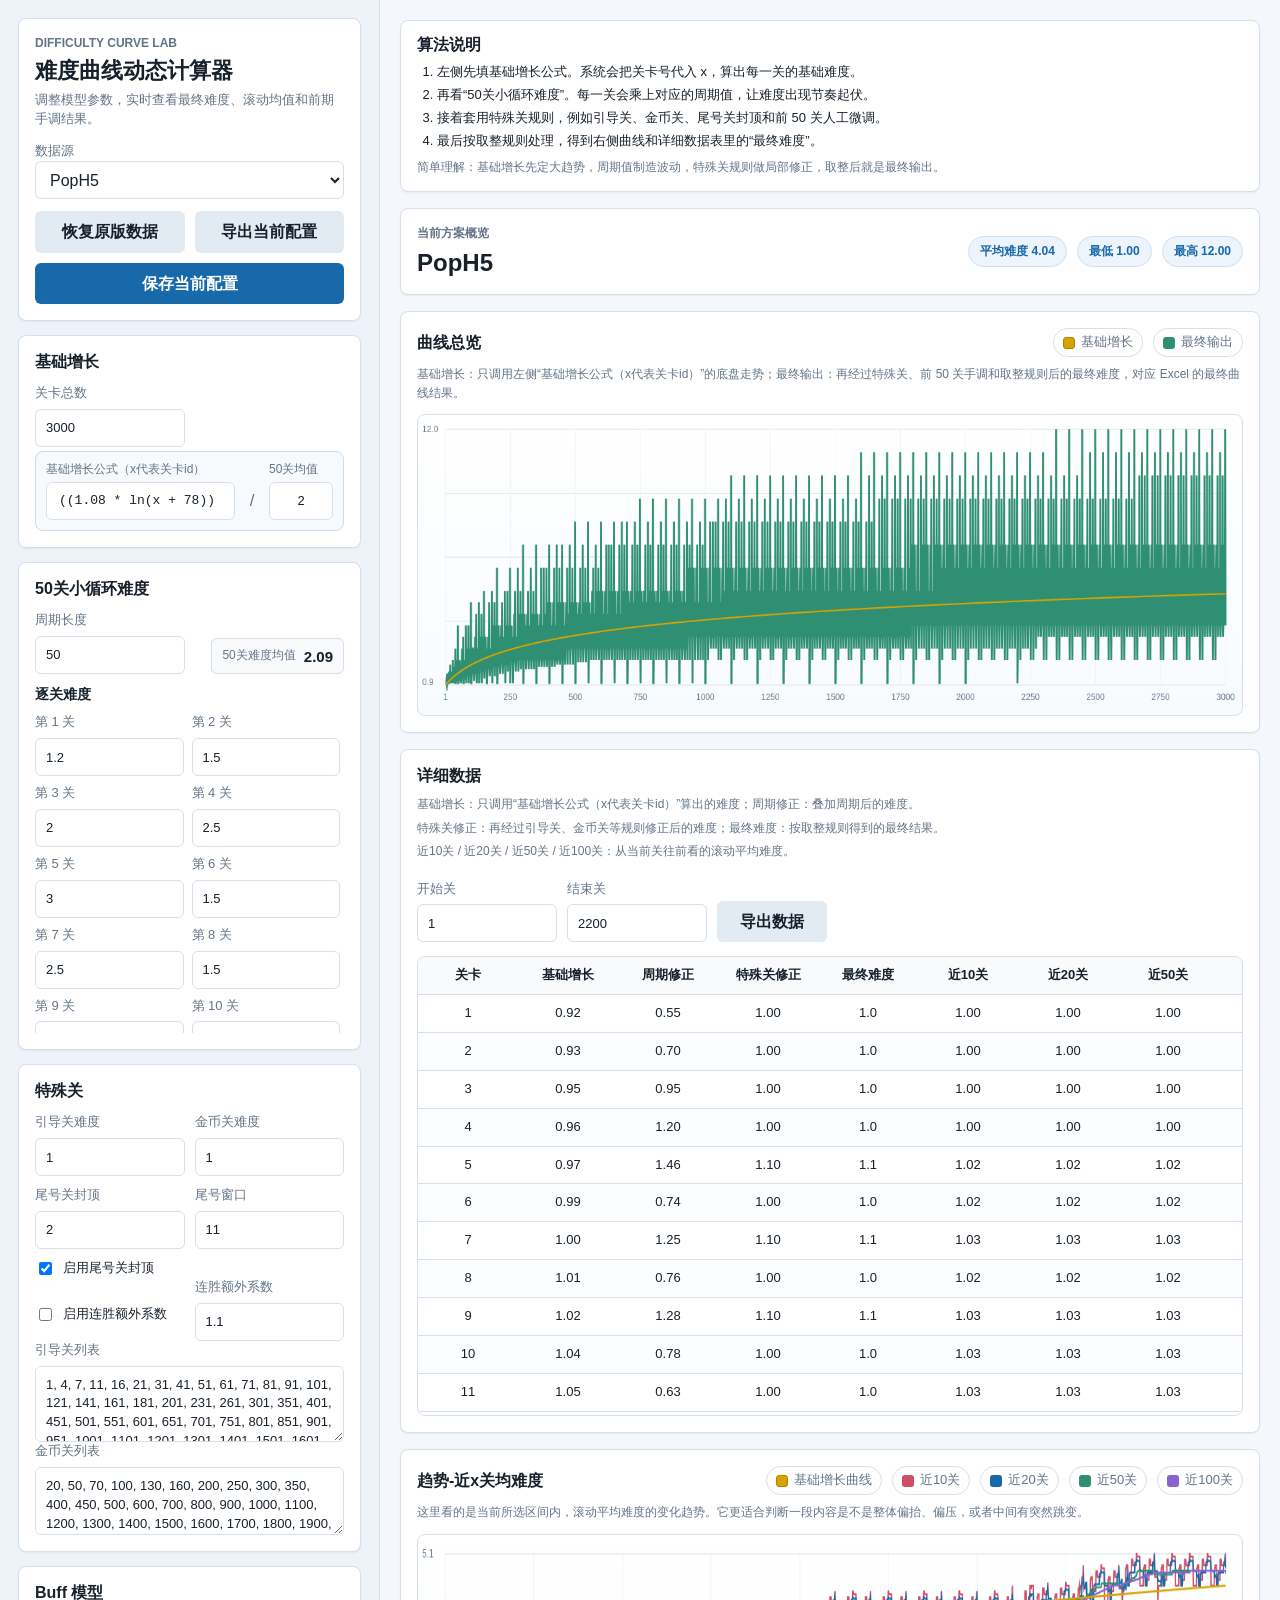
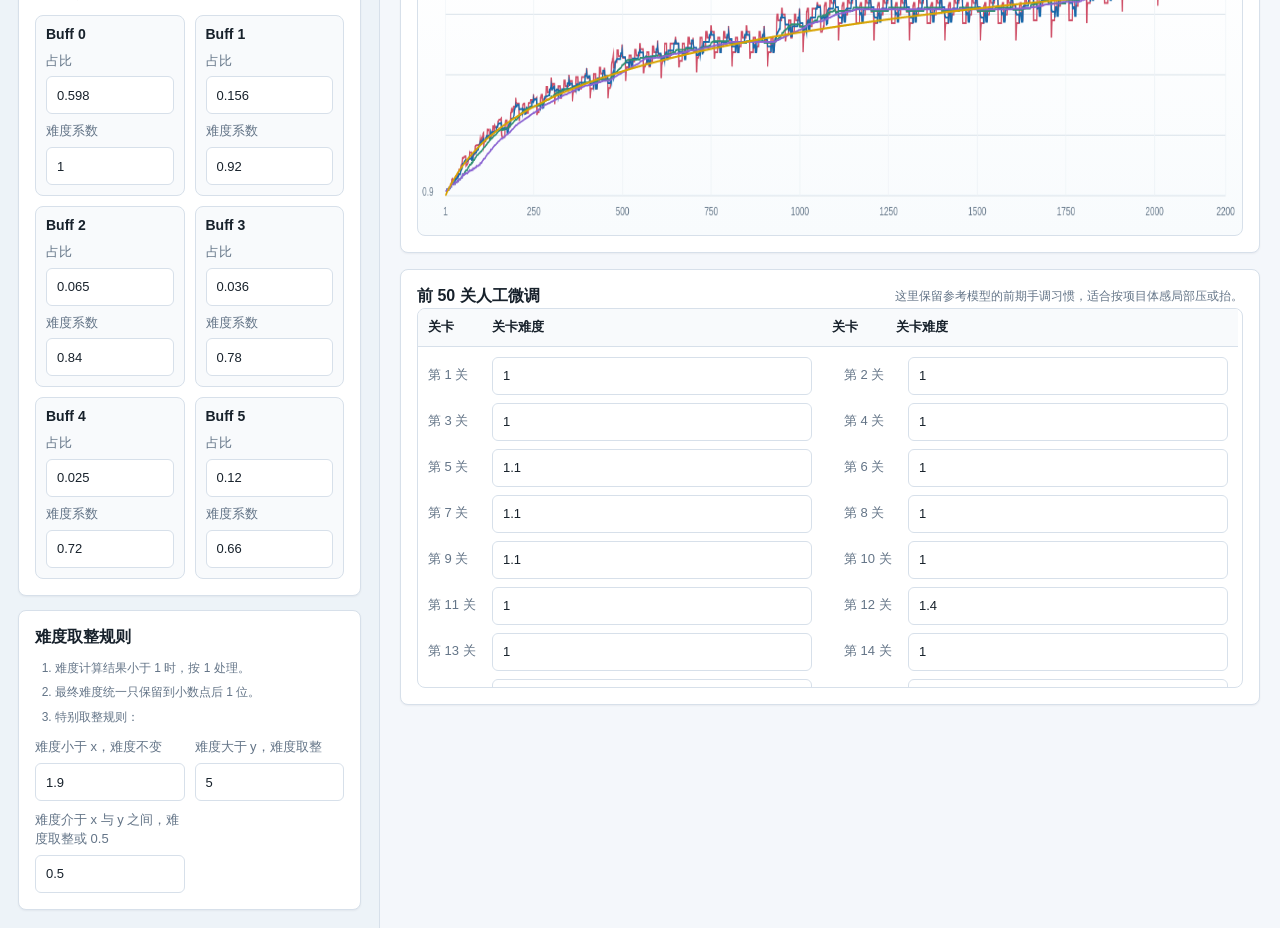
==== product/app/index.html @ e714160c "Format rounding rule notes" ====
<!doctype html>
<html lang="zh-CN">
<head>
  <meta charset="utf-8" />
  <meta name="viewport" content="width=device-width, initial-scale=1" />
  <title>难度曲线动态计算器</title>
  <link rel="stylesheet" href="./styles.css?v=20260626-12" />
</head>
<body>
  <div class="app-shell">
    <aside class="sidebar">
      <div id="protocolWarning" class="panel warning" hidden>
        <strong>当前是直接打开本地文件。</strong>
        <p>请改用本地服务地址打开，例如 <code>http://127.0.0.1:8765/product/app/index.html</code>，否则图表和动态结果可能不会加载。</p>
      </div>

      <div class="panel sticky">
        <p class="eyebrow">Difficulty Curve Lab</p>
        <h1>难度曲线动态计算器</h1>
        <p class="sidebar-subtitle">调整模型参数，实时查看最终难度、滚动均值和前期手调结果。</p>
        <div class="field-group compact">
          <label for="dataSource">数据源</label>
          <select id="dataSource">
            <option value="default">SH01</option>
            <option value="reference">PopH5</option>
          </select>
        </div>

        <div class="toolbar">
          <button id="resetBtn" class="secondary">恢复原版数据</button>
          <button id="exportBtn" class="secondary">导出当前配置</button>
          <button id="saveBtn" type="button">保存当前配置</button>
        </div>
      </div>

      <section class="panel">
        <h2>基础增长</h2>
        <div class="grid two">
          <label>关卡总数<input id="levelCount" type="number" min="50" max="5000" step="10" /></label>
        </div>
        <div class="formula-split">
          <label class="formula-part formula-numerator">
            <span>基础增长公式（x代表关卡id）</span>
            <input id="growthFormulaNumerator" type="text" spellcheck="false" autocomplete="off" placeholder="例如 ((1.08 * ln(x + 78)) - 3.8)" />
          </label>
          <div class="formula-divider" aria-hidden="true">/</div>
          <label class="formula-part formula-denominator">
            <span>50关均值</span>
            <input id="growthFormulaDenominator" type="text" inputmode="decimal" autocomplete="off" spellcheck="false" maxlength="3" />
          </label>
        </div>
      </section>

      <section class="panel">
        <h2>50关小循环难度</h2>
        <div class="grid two cycle-summary">
          <label>周期长度<input id="cycleLength" type="number" min="10" max="200" step="5" /></label>
          <div class="readonly-metric">
            <span>50关难度均值</span>
            <strong id="cycleAverageValue">-</strong>
          </div>
        </div>
        <div class="section-head mini-head">
          <h2>逐关难度</h2>
        </div>
        <div class="cycle-grid" id="cycleValues"></div>
      </section>

      <section class="panel">
        <h2>特殊关</h2>
        <div class="grid two">
          <label>引导关难度<input id="guideDifficulty" type="number" min="0.5" max="5" step="0.1" /></label>
          <label>金币关难度<input id="coinDifficulty" type="number" min="0.5" max="5" step="0.1" /></label>
          <label>尾号关封顶<input id="tailCapMax" type="number" min="0.5" max="10" step="0.1" /></label>
          <label>尾号窗口<input id="tailCapWindow" type="number" min="1" max="50" step="1" /></label>
        </div>
        <label class="switch"><input id="tailCapEnabled" type="checkbox" />启用尾号关封顶</label>
        <div class="grid two">
          <label class="switch"><input id="streakEnabled" type="checkbox" />启用连胜额外系数</label>
          <label>连胜额外系数<input id="streakExtraDefault" type="number" min="0.1" step="0.05" /></label>
        </div>
        <label>引导关列表<textarea id="guideLevels" rows="3"></textarea></label>
        <label>金币关列表<textarea id="coinLevels" rows="2"></textarea></label>
      </section>

      <section class="panel">
        <h2>Buff 模型</h2>
        <div class="buff-grid" id="buffGrid"></div>
      </section>

      <section class="panel rounding-panel">
        <h2>难度取整规则</h2>
        <ol class="rule-notes">
          <li>难度计算结果小于 1 时，按 1 处理。</li>
          <li>最终难度统一只保留到小数点后 1 位。</li>
          <li>特别取整规则：</li>
        </ol>
        <div class="grid two rounding-grid">
          <label>难度小于 x，难度不变<input id="halfStepThreshold" type="number" step="0.1" /></label>
          <label>难度大于 y，难度取整<input id="integerThreshold" type="number" step="0.1" /></label>
          <label>难度介于 x 与 y 之间，难度取整或 0.5<input id="halfStep" type="number" min="0.1" step="0.1" /></label>
        </div>
      </section>
    </aside>

    <main class="content">
      <section class="panel algorithm-note">
        <div class="section-head">
          <h2>算法说明</h2>
        </div>
        <ol>
          <li>左侧先填基础增长公式。系统会把关卡号代入 x，算出每一关的基础难度。</li>
          <li>再看“50关小循环难度”。每一关会乘上对应的周期值，让难度出现节奏起伏。</li>
          <li>接着套用特殊关规则，例如引导关、金币关、尾号关封顶和前 50 关人工微调。</li>
          <li>最后按取整规则处理，得到右侧曲线和详细数据表里的“最终难度”。</li>
        </ol>
        <p class="muted formula-line">简单理解：基础增长先定大趋势，周期值制造波动，特殊关规则做局部修正，取整后就是最终输出。</p>
      </section>

      <section class="hero">
        <div>
          <p class="eyebrow">当前方案概览</p>
          <h2 id="projectTitle">项目调试面板</h2>
        </div>
        <div class="hero-stats" id="heroStats"></div>
      </section>

      <section id="runtimeWarning" class="panel warning" hidden>
        <strong>当前结果没有算出来。</strong>
        <p id="runtimeWarningText"></p>
      </section>

      <section class="panel">
        <div class="section-head">
          <h2>曲线总览</h2>
          <div class="legend" id="curveLegend">
            <label class="legend-toggle"><input id="showGrowth" type="checkbox" checked /><span class="swatch growth"></span><span>基础增长</span></label>
            <label class="legend-toggle"><input id="showFinal" type="checkbox" checked /><span class="swatch final"></span><span>最终输出</span></label>
          </div>
        </div>
        <p class="muted section-help">基础增长：只调用左侧“基础增长公式（x代表关卡id）”的底盘走势；最终输出：再经过特殊关、前 50 关手调和取整规则后的最终难度，对应 Excel 的最终曲线结果。</p>
        <div class="chart-wrap">
          <canvas id="curveCanvas" width="1200" height="420"></canvas>
        </div>
      </section>
      <section class="panel detail-panel">
        <div class="section-head detail-head">
          <div class="detail-copy">
            <h2>详细数据</h2>
            <p class="muted section-help detail-help">
              <span>基础增长：只调用“基础增长公式（x代表关卡id）”算出的难度；周期修正：叠加周期后的难度。</span>
              <span>特殊关修正：再经过引导关、金币关等规则修正后的难度；最终难度：按取整规则得到的最终结果。</span>
              <span>近10关 / 近20关 / 近50关 / 近100关：从当前关往前看的滚动平均难度。</span>
            </p>
          </div>
          <div class="range-tools">
            <label>开始关
              <input id="focusStart" type="number" min="1" step="1" />
            </label>
            <label>结束关
              <input id="focusEnd" type="number" min="1" step="1" />
            </label>
            <button id="exportFocusBtn" type="button" class="secondary">导出数据</button>
          </div>
        </div>
        <div class="table-wrap">
          <table>
            <thead>
              <tr>
                <th>关卡</th>
                <th>基础增长</th>
                <th>周期修正</th>
                <th>特殊关修正</th>
                <th>最终难度</th>
                <th>近10关</th>
                <th>近20关</th>
                <th>近50关</th>
                <th>近100关</th>
              </tr>
            </thead>
            <tbody id="focusTable"></tbody>
          </table>
        </div>
      </section>

      <section class="panel">
        <div class="section-head">
          <h2>趋势-近x关均难度</h2>
          <div class="legend compact-legend" id="trendLegend">
            <label class="legend-toggle"><input id="showTrendGrowth" type="checkbox" checked /><span class="swatch growth"></span><span>基础增长曲线</span></label>
            <label class="legend-toggle"><input id="showAvg10" type="checkbox" checked /><span class="swatch avg10"></span><span>近10关</span></label>
            <label class="legend-toggle"><input id="showAvg20" type="checkbox" checked /><span class="swatch avg20"></span><span>近20关</span></label>
            <label class="legend-toggle"><input id="showAvg50" type="checkbox" checked /><span class="swatch avg50"></span><span>近50关</span></label>
            <label class="legend-toggle"><input id="showAvg100" type="checkbox" checked /><span class="swatch avg100"></span><span>近100关</span></label>
          </div>
        </div>
        <p class="muted section-help">这里看的是当前所选区间内，滚动平均难度的变化趋势。它更适合判断一段内容是不是整体偏抬、偏压，或者中间有突然跳变。</p>
        <div class="chart-wrap">
          <canvas id="trendCanvas" width="1200" height="320"></canvas>
        </div>
      </section>

      <section class="panel">
        <div class="section-head">
          <h2>前 50 关人工微调</h2>
          <p class="muted manual-tune-note">这里保留参考模型的前期手调习惯，适合按项目体感局部压或抬。</p>
        </div>
        <div class="override-scroll compact-table">
          <div class="override-grid-head">
            <span>关卡</span>
            <span>关卡难度</span>
            <span>关卡</span>
            <span>关卡难度</span>
          </div>
          <div class="override-grid" id="overrideTable"></div>
        </div>
      </section>
    </main>
  </div>

  <script src="./app.js?v=20260626-12"></script>
</body>
</html>
---- product/app/styles.css ----
:root {
  color-scheme: light;
  --bg: #f4f7fb;
  --surface: #ffffff;
  --sidebar: #edf3f8;
  --border: #d7e0ea;
  --border-strong: #c4d1de;
  --text: #17212b;
  --muted: #637487;
  --subtle: #f8fafc;
  --accent: #1769aa;
  --accent-dark: #0f568d;
  --accent-2: #2f8f72;
  --accent-3: #8a63d2;
  --accent-4: #d26b36;
  --growth-line: #d7a300;
  --warning-bg: #fff7e8;
  --warning-border: #f1cf93;
  --warning-text: #7c5500;
  --avg10: #cf4f67;
  --avg20: #1769aa;
  --avg50: #2f8f72;
  --avg100: #8a63d2;
}

* { box-sizing: border-box; }

html { background: var(--bg); }

body {
  margin: 0;
  min-width: 320px;
  font-family: Arial, "Microsoft YaHei", sans-serif;
  background: var(--bg);
  color: var(--text);
  line-height: 1.45;
}

code {
  font-family: Consolas, "Courier New", monospace;
  font-size: 12px;
}

.app-shell {
  display: grid;
  grid-template-columns: minmax(340px, 380px) minmax(0, 1fr);
  min-height: 100vh;
}

.sidebar {
  display: grid;
  align-content: start;
  gap: 14px;
  min-width: 0;
  padding: 18px;
  border-right: 1px solid var(--border);
  background: var(--sidebar);
}

.content {
  display: grid;
  align-content: start;
  align-items: start;
  gap: 16px;
  min-width: 0;
  padding: 20px;
}

.panel,
.hero {
  min-width: 0;
  background: var(--surface);
  border: 1px solid var(--border);
  border-radius: 8px;
  box-shadow: 0 1px 2px rgba(15, 23, 42, 0.05);
}

.panel { padding: 16px; }
.sticky { position: static; }

h1,
h2,
h3,
p { margin-top: 0; }

h1 {
  margin-bottom: 6px;
  font-size: 22px;
  line-height: 1.2;
  letter-spacing: 0;
}

h2 {
  margin-bottom: 12px;
  font-size: 16px;
  line-height: 1.25;
}

h3 { margin-bottom: 8px; }

.eyebrow {
  margin: 0 0 6px;
  color: var(--muted);
  font-size: 12px;
  font-weight: 700;
  text-transform: uppercase;
}

.sidebar-subtitle {
  margin: 0 0 14px;
  color: var(--muted);
  font-size: 13px;
}

.muted {
  margin: 0;
  color: var(--muted);
  line-height: 1.55;
}

.formula-tip,
.section-help,
.manual-tune-note,
.algorithm-note .formula-line {
  font-size: 12px;
}

.formula-tip { margin-top: 10px; }
.section-help { margin: 8px 0 12px; }

.warning {
  background: var(--warning-bg);
  border-color: var(--warning-border);
  color: var(--warning-text);
}

.warning p {
  margin: 8px 0 0;
  line-height: 1.5;
}

.field-group,
.grid.two,
.buff-grid,
.cycle-grid,
.formula-part {
  min-width: 0;
}

.grid.two {
  display: grid;
  grid-template-columns: repeat(2, minmax(0, 1fr));
  gap: 10px;
}

label {
  display: grid;
  gap: 6px;
  min-width: 0;
  color: var(--muted);
  font-size: 13px;
}

input,
select,
textarea,
button {
  font: inherit;
}

input,
select,
textarea {
  width: 100%;
  min-width: 0;
  border: 1px solid var(--border);
  border-radius: 6px;
  background: #fff;
  color: var(--text);
}

input,
select {
  height: 38px;
  padding: 8px 10px;
}

textarea {
  min-height: 68px;
  padding: 9px 10px;
  resize: vertical;
}

input:focus,
select:focus,
textarea:focus {
  outline: 2px solid rgba(23, 105, 170, 0.18);
  border-color: var(--accent);
}

button {
  min-height: 38px;
  border: 0;
  border-radius: 6px;
  padding: 9px 12px;
  background: var(--accent);
  color: #fff;
  cursor: pointer;
  font-weight: 700;
  white-space: nowrap;
}

button:hover { background: var(--accent-dark); }

button.secondary {
  background: #e3ebf2;
  color: var(--text);
}

button.secondary:hover { background: #d4e0eb; }

.toolbar,
.section-head,
.legend,
.hero-stats,
.range-tools {
  display: flex;
  align-items: center;
  flex-wrap: wrap;
  gap: 10px;
  min-width: 0;
}

.toolbar { margin-top: 12px; }
.toolbar button { flex: 1 1 110px; }

.section-head {
  justify-content: space-between;
  margin-bottom: 2px;
}

.section-head h2 { margin-bottom: 0; }

.algorithm-note { padding: 14px 16px; }

.algorithm-note ol {
  display: grid;
  gap: 4px;
  margin: 8px 0 0;
  padding-left: 20px;
  color: var(--text);
  font-size: 13px;
}

.algorithm-note .formula-line { margin-top: 8px; }

.hero {
  display: flex;
  justify-content: space-between;
  align-items: center;
  gap: 16px;
  padding: 16px;
}

.hero h2 {
  margin: 0;
  font-size: 24px;
}

.hero-stats { justify-content: flex-end; }

.hero-stats .pill {
  display: inline-flex;
  align-items: center;
  min-height: 30px;
  border: 1px solid #cfe0f3;
  border-radius: 999px;
  padding: 6px 11px;
  background: #eef4fb;
  color: var(--accent);
  font-size: 12px;
  font-weight: 700;
}

.formula-split {
  display: grid;
  grid-template-columns: minmax(0, 1fr) 18px 64px;
  gap: 8px;
  align-items: end;
  margin-top: 4px;
  padding: 10px;
  border: 1px solid #cfdbe7;
  border-radius: 8px;
  background: #f7fafc;
}

.formula-part span {
  overflow: hidden;
  color: var(--muted);
  font-size: 12px;
  line-height: 1.2;
  text-overflow: ellipsis;
  white-space: nowrap;
}

.formula-numerator input {
  padding-inline: 12px;
  font-family: Consolas, "Courier New", monospace;
}

.formula-denominator input {
  padding-inline: 6px;
  text-align: center;
}

.formula-divider {
  display: grid;
  place-items: center;
  height: 38px;
  color: var(--muted);
  font-size: 17px;
  line-height: 1;
  user-select: none;
}

.cycle-summary {
  align-items: end;
  grid-template-columns: minmax(0, 1fr) auto;
  gap: 10px 14px;
}

.readonly-metric {
  display: inline-flex;
  align-items: center;
  justify-self: end;
  gap: 8px;
  width: auto;
  min-width: 0;
  padding: 8px 10px;
  border: 1px solid var(--border);
  border-radius: 6px;
  background: var(--subtle);
  color: var(--muted);
  font-size: 12px;
  white-space: nowrap;
}

.readonly-metric strong {
  color: var(--text);
  font-size: 15px;
  line-height: 1;
}

.mini-head {
  align-items: start;
  margin-top: 12px;
}

.mini-head h2 { font-size: 14px; }

.cycle-grid {
  display: grid;
  grid-template-columns: repeat(auto-fill, minmax(112px, 1fr));
  gap: 8px;
  max-height: 320px;
  margin-top: 10px;
  padding-right: 4px;
  overflow: auto;
}

.buff-grid {
  display: grid;
  grid-template-columns: repeat(2, minmax(0, 1fr));
  gap: 10px;
  margin-top: 10px;
}

.buff-item {
  display: grid;
  gap: 8px;
  min-width: 0;
  padding: 10px;
  border: 1px solid var(--border);
  border-radius: 8px;
  background: var(--subtle);
}

.buff-item h2 {
  margin-bottom: 0;
  font-size: 14px;
}

.switch {
  display: flex;
  align-items: center;
  gap: 8px;
  margin-top: 10px;
  color: var(--text);
}

.switch input {
  width: auto;
  height: auto;
}

.legend { justify-content: flex-end; }

.legend-toggle {
  position: relative;
  display: inline-flex;
  align-items: center;
  gap: 6px;
  min-height: 28px;
  border: 1px solid var(--border);
  border-radius: 999px;
  padding: 4px 9px;
  background: #fff;
  color: var(--muted);
  cursor: pointer;
  user-select: none;
}

.legend-toggle:hover { border-color: var(--border-strong); }

.legend-toggle input {
  position: absolute;
  width: 1px;
  height: 1px;
  opacity: 0;
  pointer-events: none;
}

.legend-toggle.off { opacity: 0.45; }

.swatch {
  display: inline-block;
  width: 12px;
  height: 12px;
  border-radius: 3px;
}

.swatch.growth { background: var(--growth-line); border: 1px solid #ad8300; }
.swatch.cycle { background: var(--accent-4); }
.swatch.buffed { background: var(--accent-3); }
.swatch.final { background: var(--accent-2); }
.swatch.avg10 { background: var(--avg10); }
.swatch.avg20 { background: var(--avg20); }
.swatch.avg50 { background: var(--avg50); }
.swatch.avg100 { background: var(--avg100); }

.chart-wrap {
  width: 100%;
  overflow: auto;
  border: 1px solid var(--border);
  border-radius: 8px;
  background: linear-gradient(180deg, #fff 0%, #f8fbfd 100%);
}

canvas {
  display: block;
  width: 100%;
  min-width: 760px;
  min-height: 300px;
  background: transparent;
}

.table-wrap {
  max-height: 460px;
  overflow: auto;
  border: 1px solid var(--border);
  border-radius: 8px;
}

table {
  width: 100%;
  min-width: 900px;
  table-layout: fixed;
  border-collapse: collapse;
  font-size: 13px;
}

th,
td {
  border-bottom: 1px solid var(--border);
  padding: 9px 12px;
  text-align: center;
  white-space: nowrap;
  font-variant-numeric: tabular-nums;
}

th:first-child,
td:first-child { text-align: center; }

thead th {
  position: sticky;
  top: 0;
  z-index: 2;
  background: #f8fafc;
  color: var(--text);
}

tbody tr:nth-child(even) { background: #fbfdff; }
tbody tr:hover { background: #eef6ff; }

.range-tools { justify-content: flex-end; }

.range-tools label {
  min-width: 112px;
  max-width: 140px;
}

.compact-table { max-height: 380px; }

.override-scroll {
  overflow: auto;
  padding-right: 4px;
  border: 1px solid var(--border);
  border-radius: 8px;
}

.override-grid-head {
  position: sticky;
  top: 0;
  z-index: 2;
  display: grid;
  grid-template-columns: 56px 1fr 56px 1fr;
  gap: 8px;
  min-width: 430px;
  padding: 9px 10px;
  border-bottom: 1px solid var(--border);
  background: #f8fafc;
  color: var(--text);
  font-size: 13px;
  font-weight: 700;
}

.override-grid {
  display: grid;
  grid-template-columns: repeat(2, minmax(210px, 1fr));
  gap: 8px 12px;
  min-width: 430px;
  padding: 10px 0;
}

.override-item {
  display: grid;
  grid-template-columns: 56px minmax(0, 1fr);
  align-items: center;
  gap: 8px;
  min-width: 0;
  padding: 0 10px;
  color: var(--text);
}

.override-item span {
  color: var(--muted);
  font-size: 13px;
  white-space: nowrap;
}

.chart-tooltip {
  position: fixed;
  z-index: 20;
  display: grid;
  gap: 4px;
  min-width: 148px;
  padding: 9px 10px;
  border: 1px solid #c8d7e5;
  border-radius: 8px;
  background: rgba(255, 255, 255, 0.97);
  box-shadow: 0 8px 20px rgba(15, 23, 42, 0.14);
  color: var(--text);
  font-size: 12px;
  pointer-events: none;
}

.chart-tooltip[hidden] {
  display: none !important;
}

.chart-tooltip span,
.tooltip-row {
  color: var(--muted);
}

.tooltip-row {
  display: grid;
  grid-template-columns: 10px 1fr auto;
  align-items: center;
  gap: 6px;
}

.tooltip-row i {
  width: 10px;
  height: 10px;
  border-radius: 3px;
}

.tooltip-row b {
  color: var(--muted);
  font-weight: 400;
}

.tooltip-row em {
  color: var(--text);
  font-style: normal;
  font-weight: 700;
}

@media (max-width: 1200px) {
  .app-shell { grid-template-columns: 1fr; }

  .sidebar {
    border-right: 0;
    border-bottom: 1px solid var(--border);
  }

  .cycle-grid { grid-template-columns: repeat(auto-fill, minmax(118px, 1fr)); }
}

@media (max-width: 720px) {
  .sidebar,
  .content { padding: 12px; }

  .grid.two,
  .buff-grid,
  .cycle-summary {
    grid-template-columns: 1fr;
  }

  .cycle-grid {
    grid-template-columns: repeat(3, minmax(74px, 1fr));
    max-height: 300px;
  }

  .formula-split {
    grid-template-columns: minmax(0, 1fr);
  }

  .formula-divider {
    height: auto;
    justify-content: start;
    padding-left: 4px;
  }

  .hero {
    align-items: flex-start;
    flex-direction: column;
  }

  .hero h2 { font-size: 22px; }

  .hero-stats,
  .legend,
  .range-tools {
    justify-content: flex-start;
  }

  .range-tools label,
  .range-tools button {
    flex: 1 1 120px;
  }

  canvas { min-width: 680px; }
}
input[type="number"] {
  appearance: textfield;
  -moz-appearance: textfield;
}

input[type="number"]::-webkit-outer-spin-button,
input[type="number"]::-webkit-inner-spin-button {
  margin: 0;
  -webkit-appearance: none;
}
.detail-head {
  align-items: flex-start;
  gap: 18px;
  margin-bottom: 14px;
}

.detail-copy {
  flex: 1 1 520px;
  min-width: 280px;
}

.detail-copy .section-help {
  max-width: 760px;
  margin: 8px 0 0;
  line-height: 1.7;
}

.detail-head .range-tools {
  flex: 0 0 auto;
  align-items: end;
  justify-content: flex-end;
}

.detail-head .range-tools button {
  min-width: 110px;
}
@media (max-width: 900px) {
  .detail-head .range-tools {
    flex: 1 1 100%;
    justify-content: flex-start;
  }
}
.detail-help {
  display: grid;
  gap: 3px;
}

.detail-help span {
  display: block;
}
.rule-notes {
  display: grid;
  gap: 6px;
  margin: 0 0 12px;
  padding-left: 20px;
  color: var(--muted);
  font-size: 12px;
  line-height: 1.55;
}

.rounding-grid {
  margin-top: 8px;
}
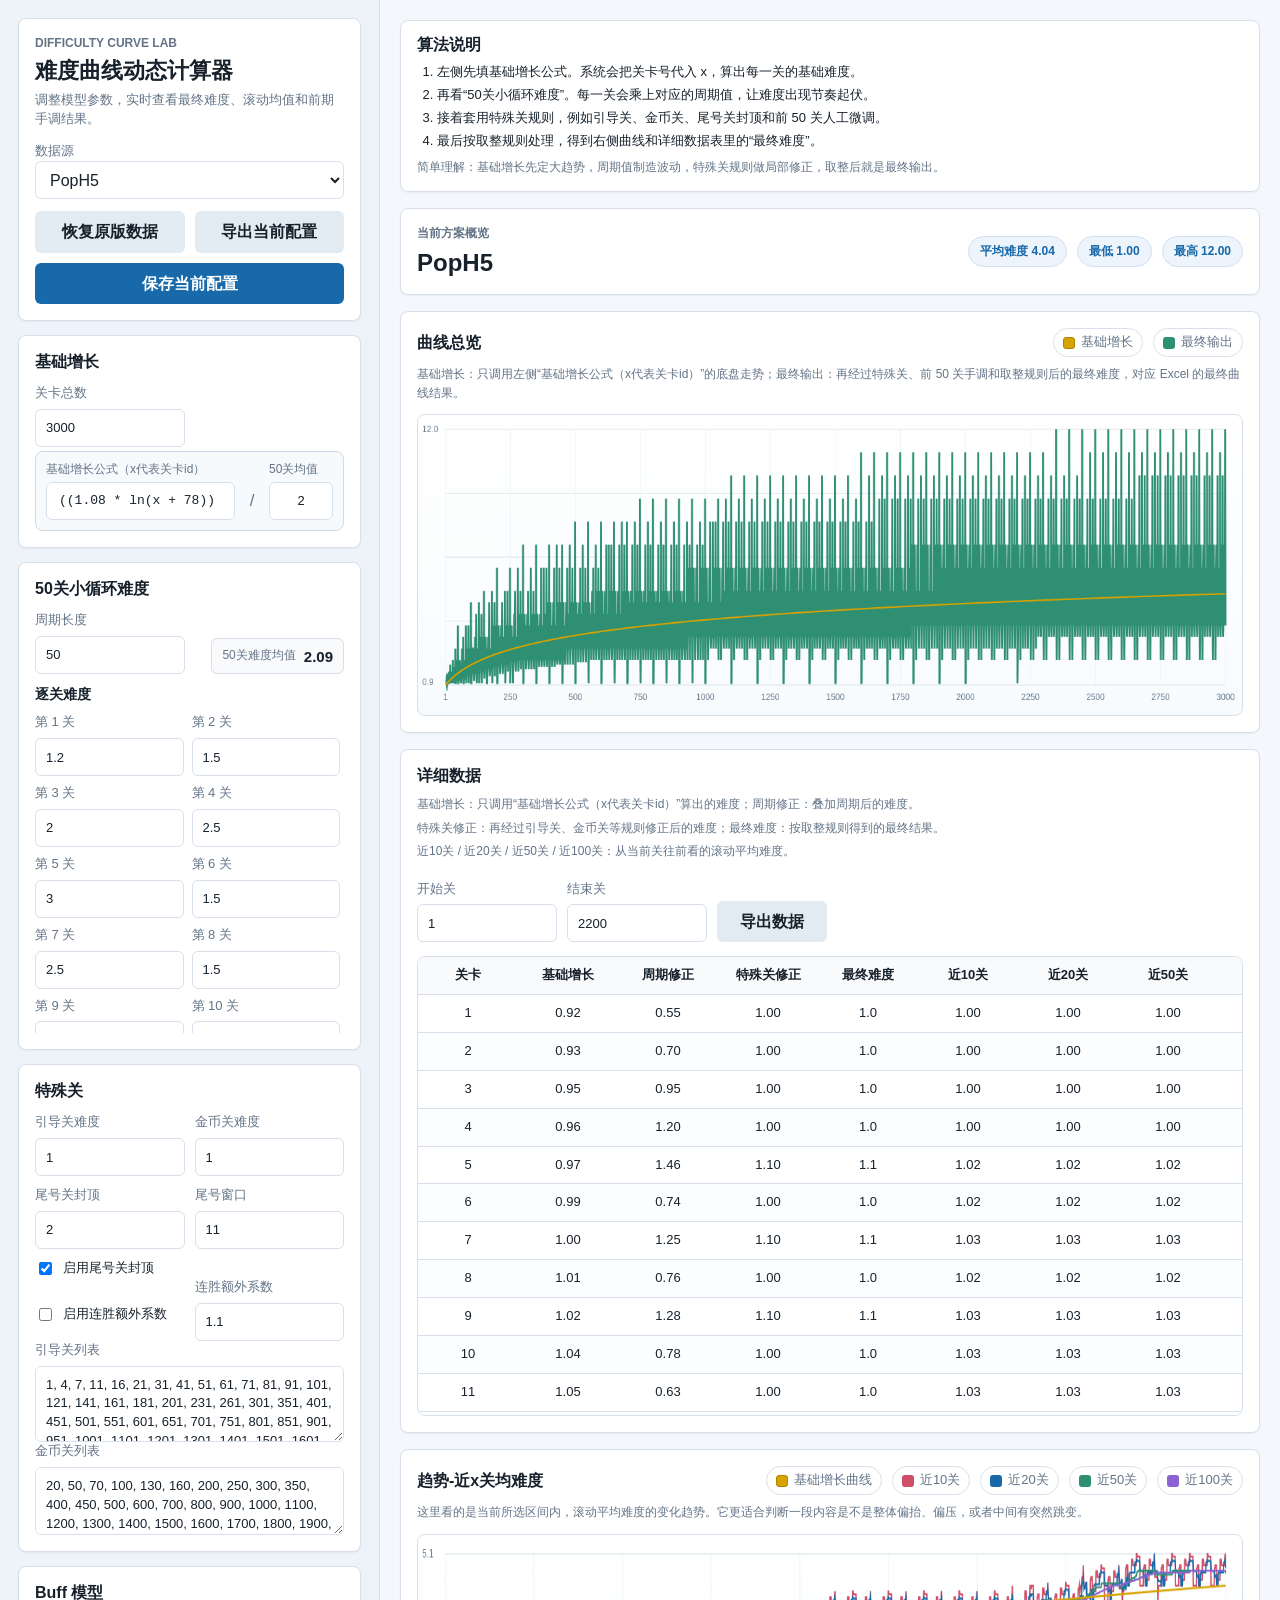
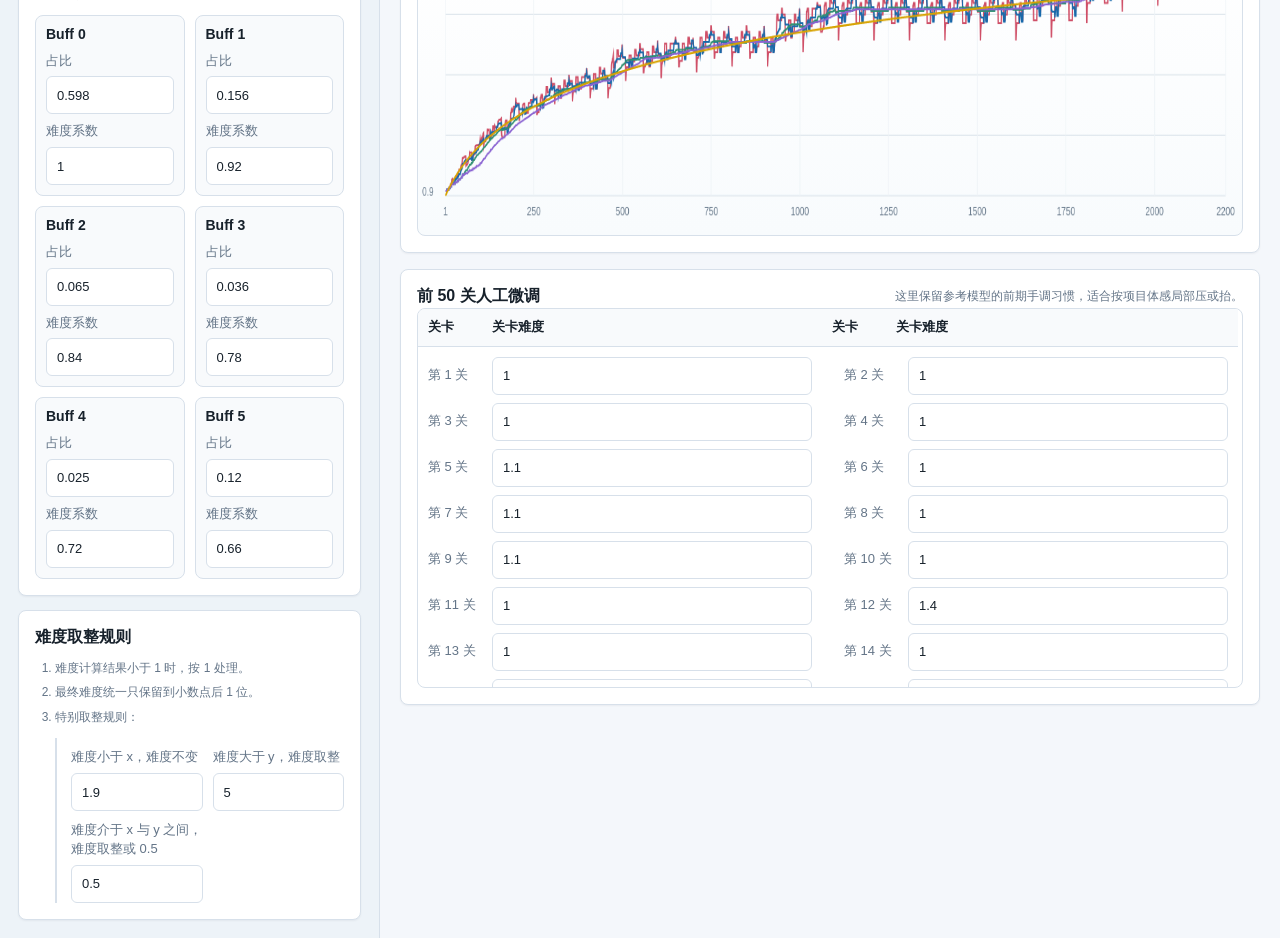
==== commit afbf9327: "Indent rounding rule inputs" ====
--- a/product/app/index.html
+++ b/product/app/index.html
@@ -4,7 +4,7 @@
   <meta charset="utf-8" />
   <meta name="viewport" content="width=device-width, initial-scale=1" />
   <title>难度曲线动态计算器</title>
-  <link rel="stylesheet" href="./styles.css?v=20260626-12" />
+  <link rel="stylesheet" href="./styles.css?v=20260626-13" />
 </head>
 <body>
   <div class="app-shell">
@@ -218,6 +218,6 @@
     </main>
   </div>
 
-  <script src="./app.js?v=20260626-12"></script>
+  <script src="./app.js?v=20260626-13"></script>
 </body>
 </html>
--- a/product/app/styles.css
+++ b/product/app/styles.css
@@ -724,5 +724,14 @@
 }
 
 .rounding-grid {
-  margin-top: 8px;
-}
+  position: relative;
+  margin: 8px 0 0 20px;
+  padding: 10px 0 0 14px;
+  border-left: 2px solid var(--border);
+}
+@media (max-width: 720px) {
+  .rounding-grid {
+    margin-left: 10px;
+    padding-left: 12px;
+  }
+}
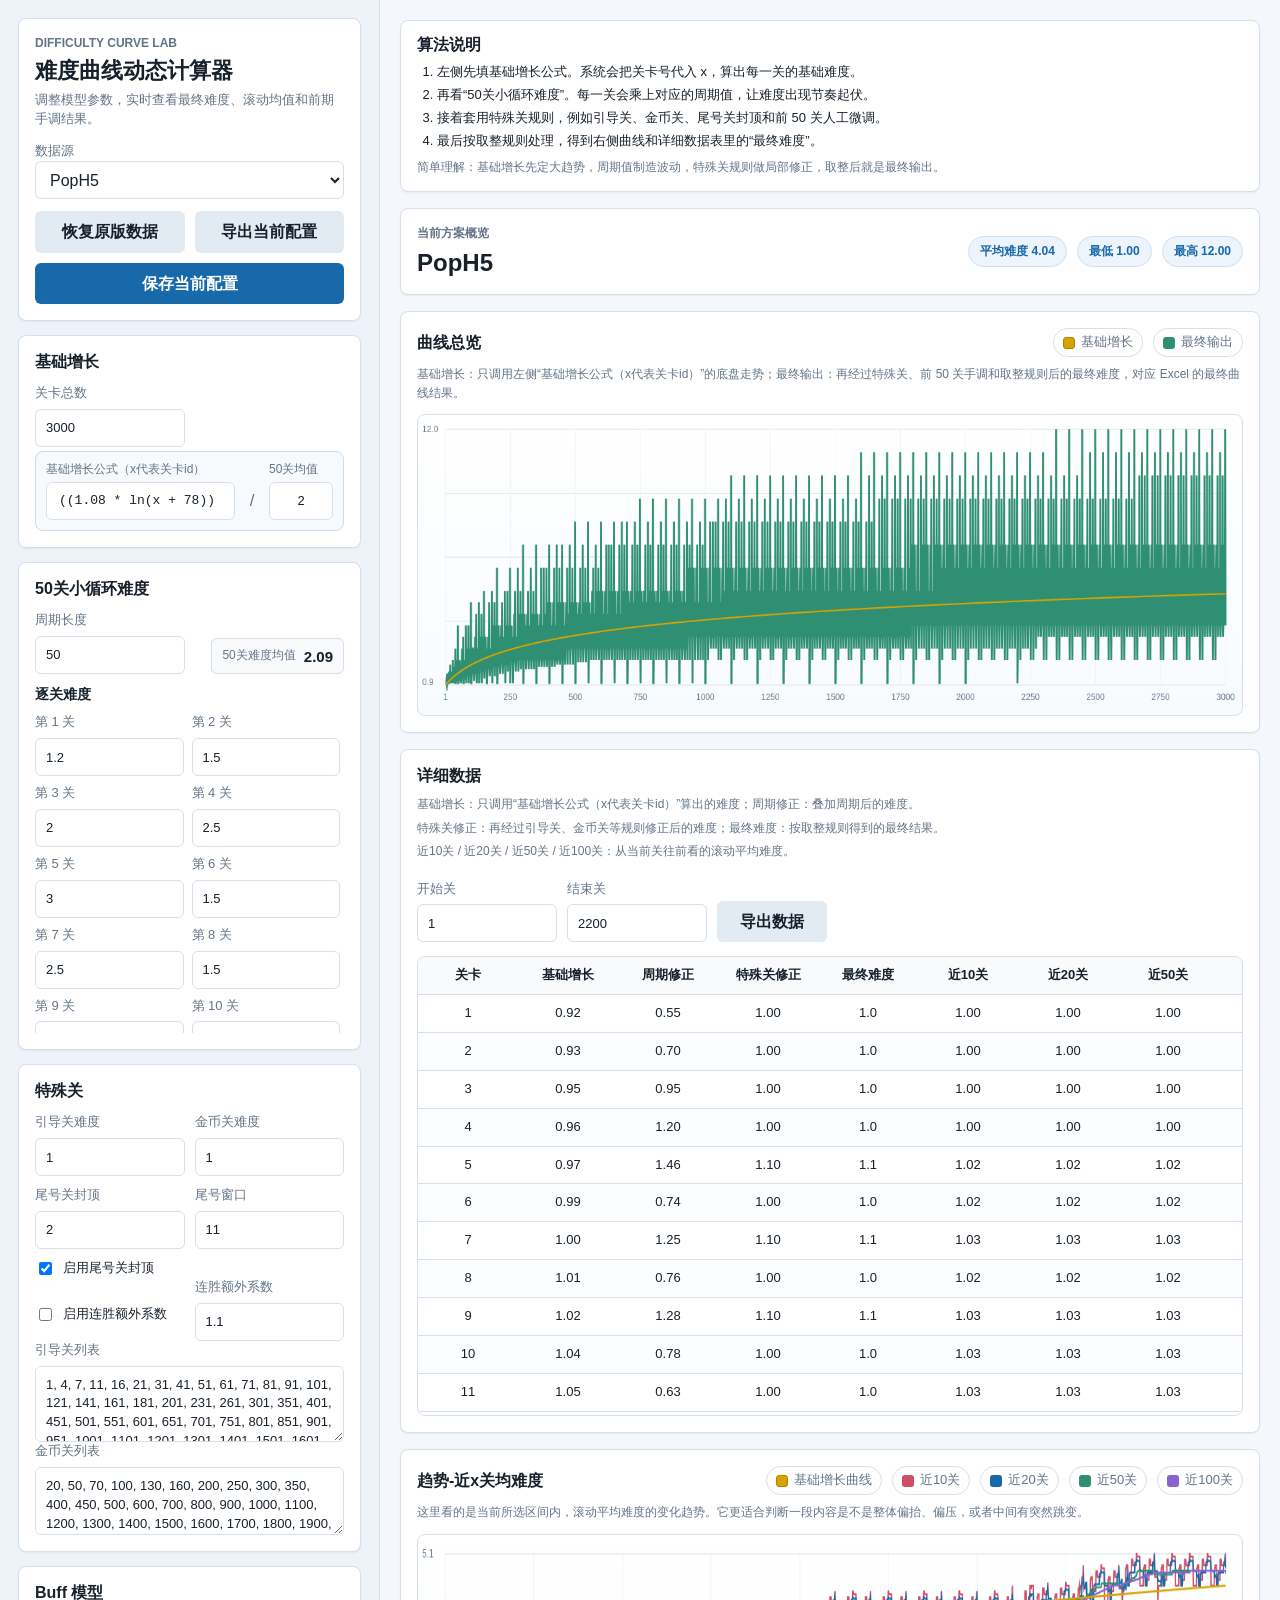
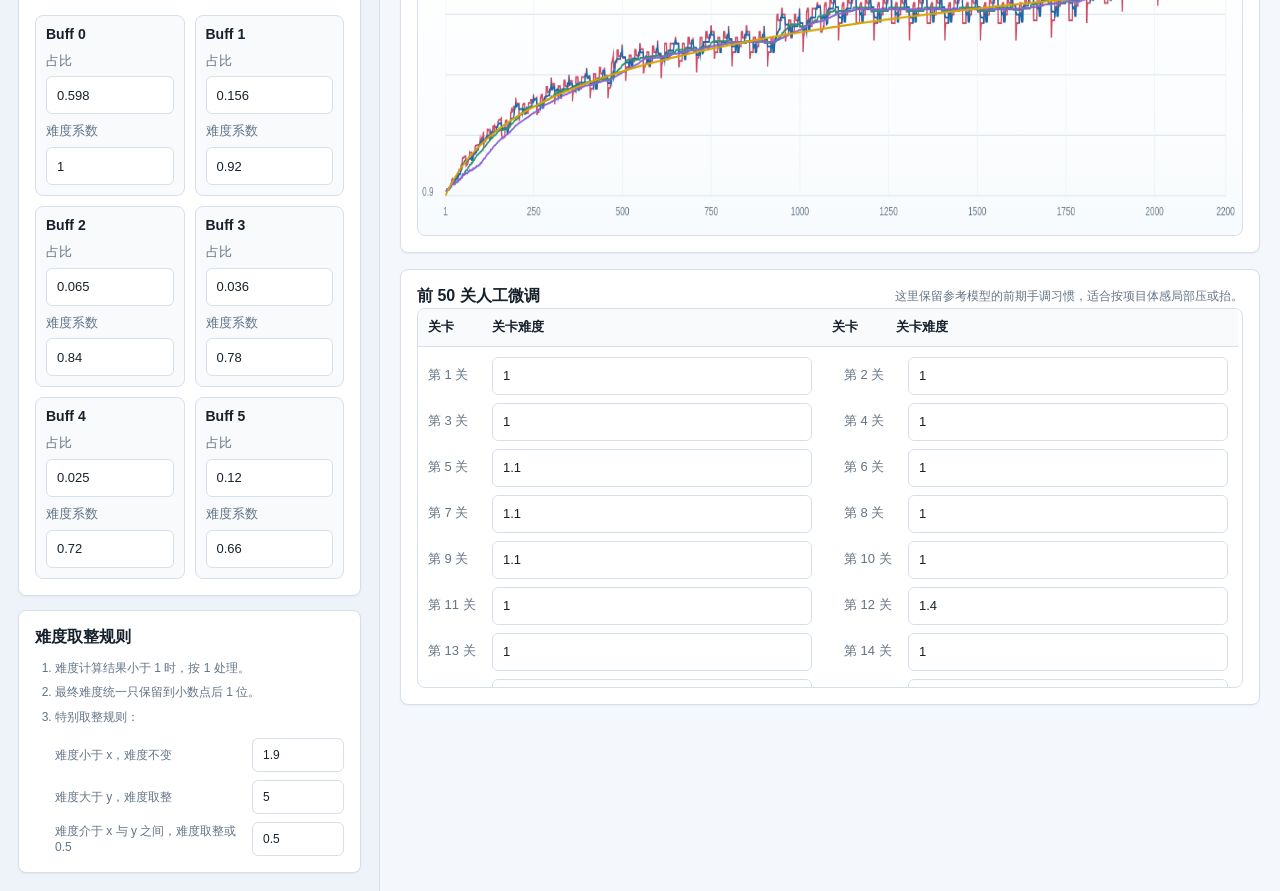
==== commit 98ff0e7f: "Simplify rounding rule controls" ====
--- a/product/app/index.html
+++ b/product/app/index.html
@@ -4,7 +4,7 @@
   <meta charset="utf-8" />
   <meta name="viewport" content="width=device-width, initial-scale=1" />
   <title>难度曲线动态计算器</title>
-  <link rel="stylesheet" href="./styles.css?v=20260626-13" />
+  <link rel="stylesheet" href="./styles.css?v=20260626-14" />
 </head>
 <body>
   <div class="app-shell">
@@ -95,7 +95,7 @@
           <li>最终难度统一只保留到小数点后 1 位。</li>
           <li>特别取整规则：</li>
         </ol>
-        <div class="grid two rounding-grid">
+        <div class="rounding-grid">
           <label>难度小于 x，难度不变<input id="halfStepThreshold" type="number" step="0.1" /></label>
           <label>难度大于 y，难度取整<input id="integerThreshold" type="number" step="0.1" /></label>
           <label>难度介于 x 与 y 之间，难度取整或 0.5<input id="halfStep" type="number" min="0.1" step="0.1" /></label>
@@ -218,6 +218,6 @@
     </main>
   </div>
 
-  <script src="./app.js?v=20260626-13"></script>
+  <script src="./app.js?v=20260626-14"></script>
 </body>
 </html>
--- a/product/app/styles.css
+++ b/product/app/styles.css
@@ -724,14 +724,27 @@
 }
 
 .rounding-grid {
-  position: relative;
-  margin: 8px 0 0 20px;
-  padding: 10px 0 0 14px;
-  border-left: 2px solid var(--border);
+  display: grid;
+  gap: 8px;
+  margin-top: 8px;
+  padding-left: 20px;
+}
+
+.rounding-grid label {
+  grid-template-columns: minmax(0, 1fr) 92px;
+  align-items: center;
+  gap: 8px;
+  color: var(--muted);
+  font-size: 12px;
+  line-height: 1.35;
+}
+
+.rounding-grid input {
+  height: 34px;
+  padding: 6px 10px;
 }
 @media (max-width: 720px) {
-  .rounding-grid {
-    margin-left: 10px;
-    padding-left: 12px;
-  }
-}
+  .rounding-grid label {
+    grid-template-columns: 1fr;
+  }
+}
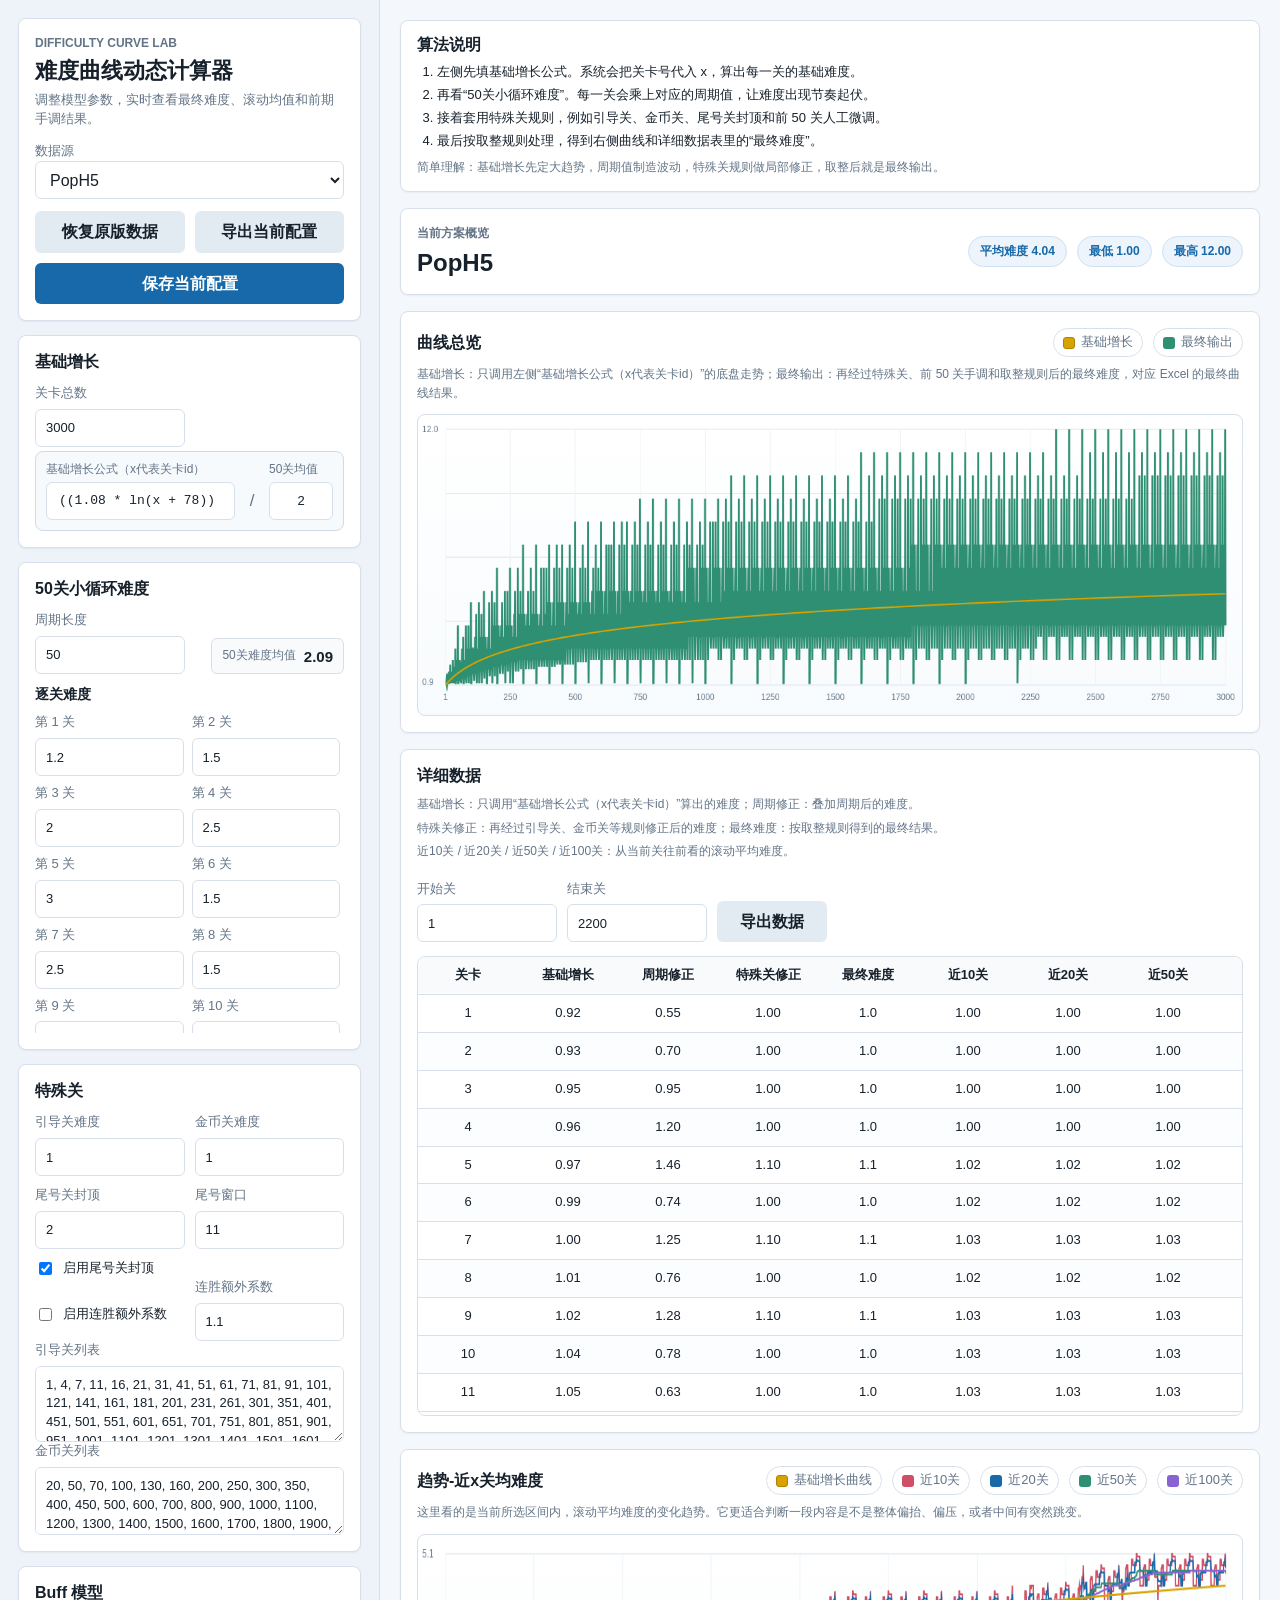
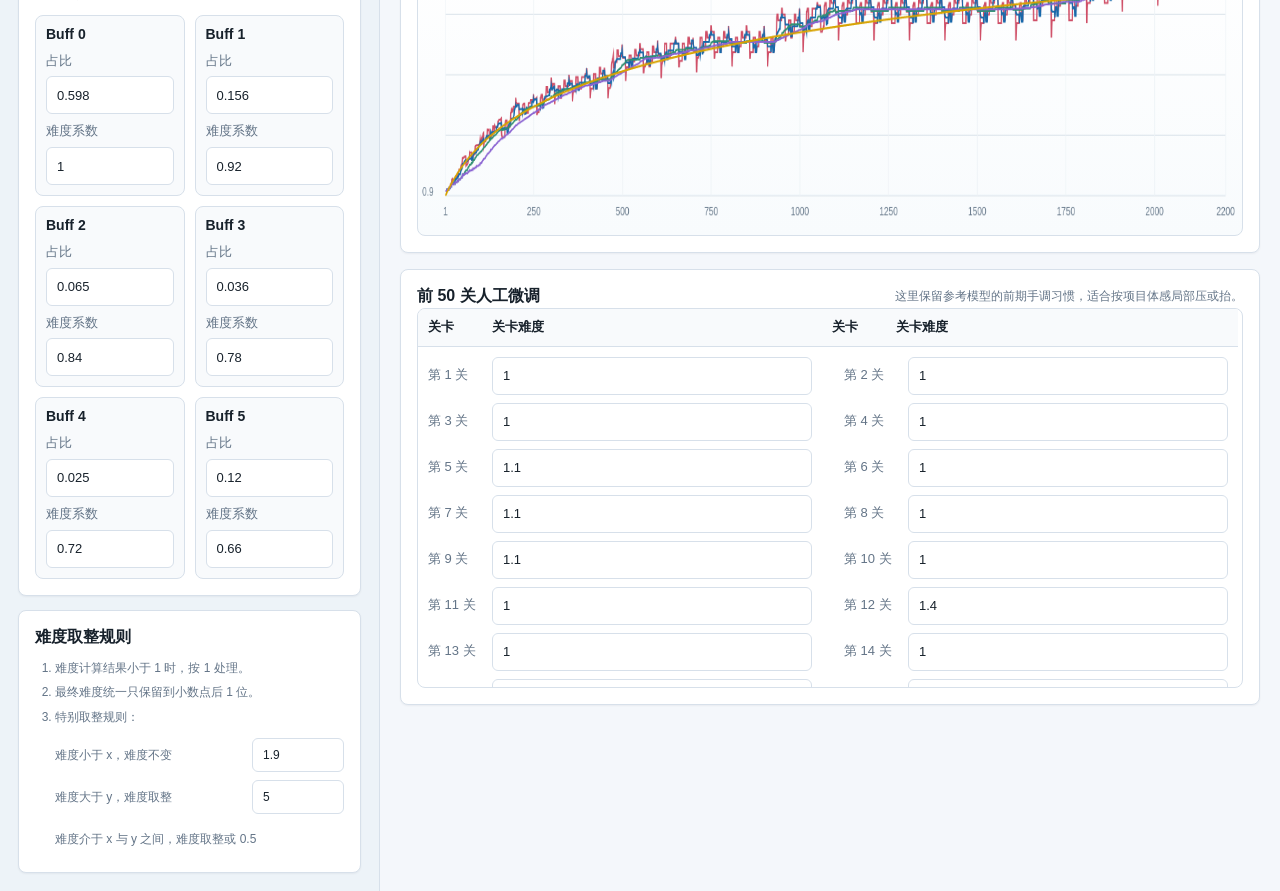
==== commit 96903c00: "Remove half-step input control" ====
--- a/product/app/index.html
+++ b/product/app/index.html
@@ -4,7 +4,7 @@
   <meta charset="utf-8" />
   <meta name="viewport" content="width=device-width, initial-scale=1" />
   <title>难度曲线动态计算器</title>
-  <link rel="stylesheet" href="./styles.css?v=20260626-14" />
+  <link rel="stylesheet" href="./styles.css?v=20260626-15" />
 </head>
 <body>
   <div class="app-shell">
@@ -98,7 +98,7 @@
         <div class="rounding-grid">
           <label>难度小于 x，难度不变<input id="halfStepThreshold" type="number" step="0.1" /></label>
           <label>难度大于 y，难度取整<input id="integerThreshold" type="number" step="0.1" /></label>
-          <label>难度介于 x 与 y 之间，难度取整或 0.5<input id="halfStep" type="number" min="0.1" step="0.1" /></label>
+          <label class="static-rule">难度介于 x 与 y 之间，难度取整或 0.5</label>
         </div>
       </section>
     </aside>
@@ -218,6 +218,6 @@
     </main>
   </div>
 
-  <script src="./app.js?v=20260626-14"></script>
+  <script src="./app.js?v=20260626-15"></script>
 </body>
 </html>
--- a/product/app/styles.css
+++ b/product/app/styles.css
@@ -748,3 +748,8 @@
     grid-template-columns: 1fr;
   }
 }
+.rounding-grid .static-rule {
+  grid-template-columns: 1fr;
+  min-height: 34px;
+  align-content: center;
+}
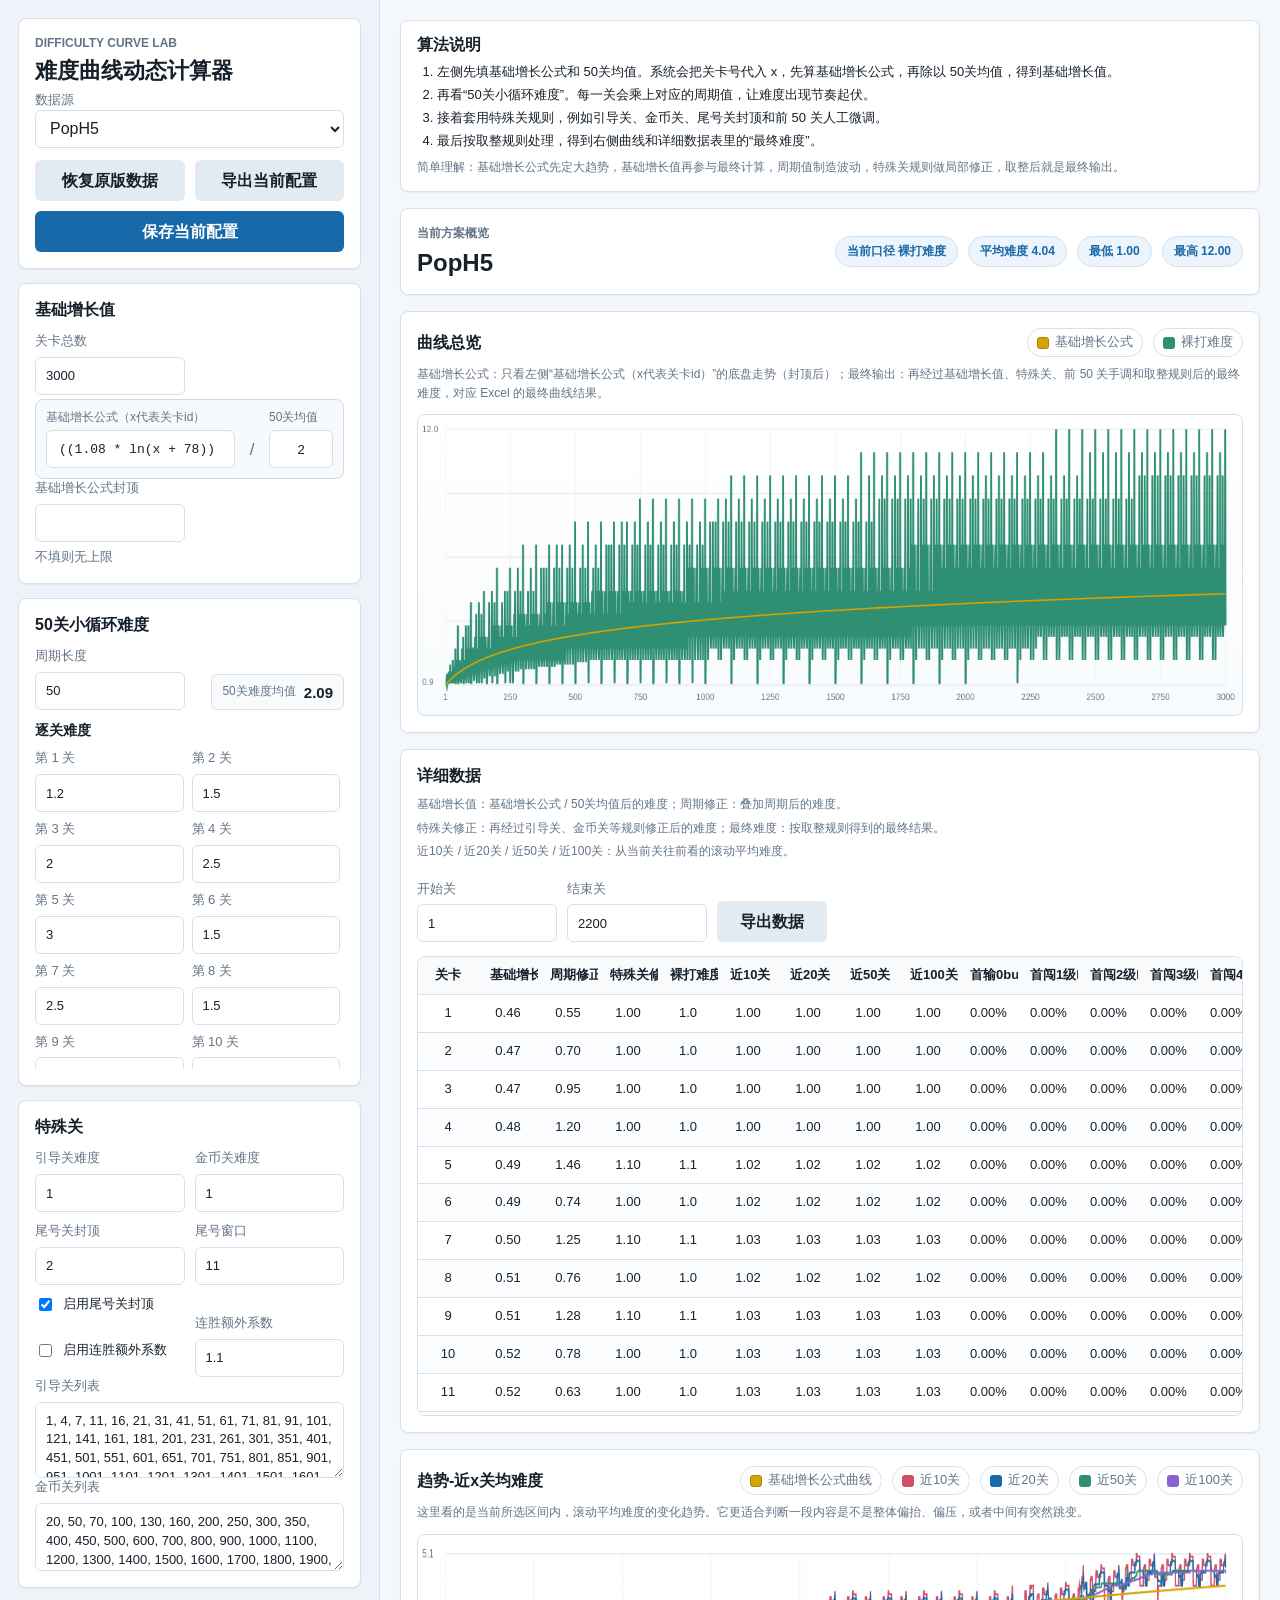
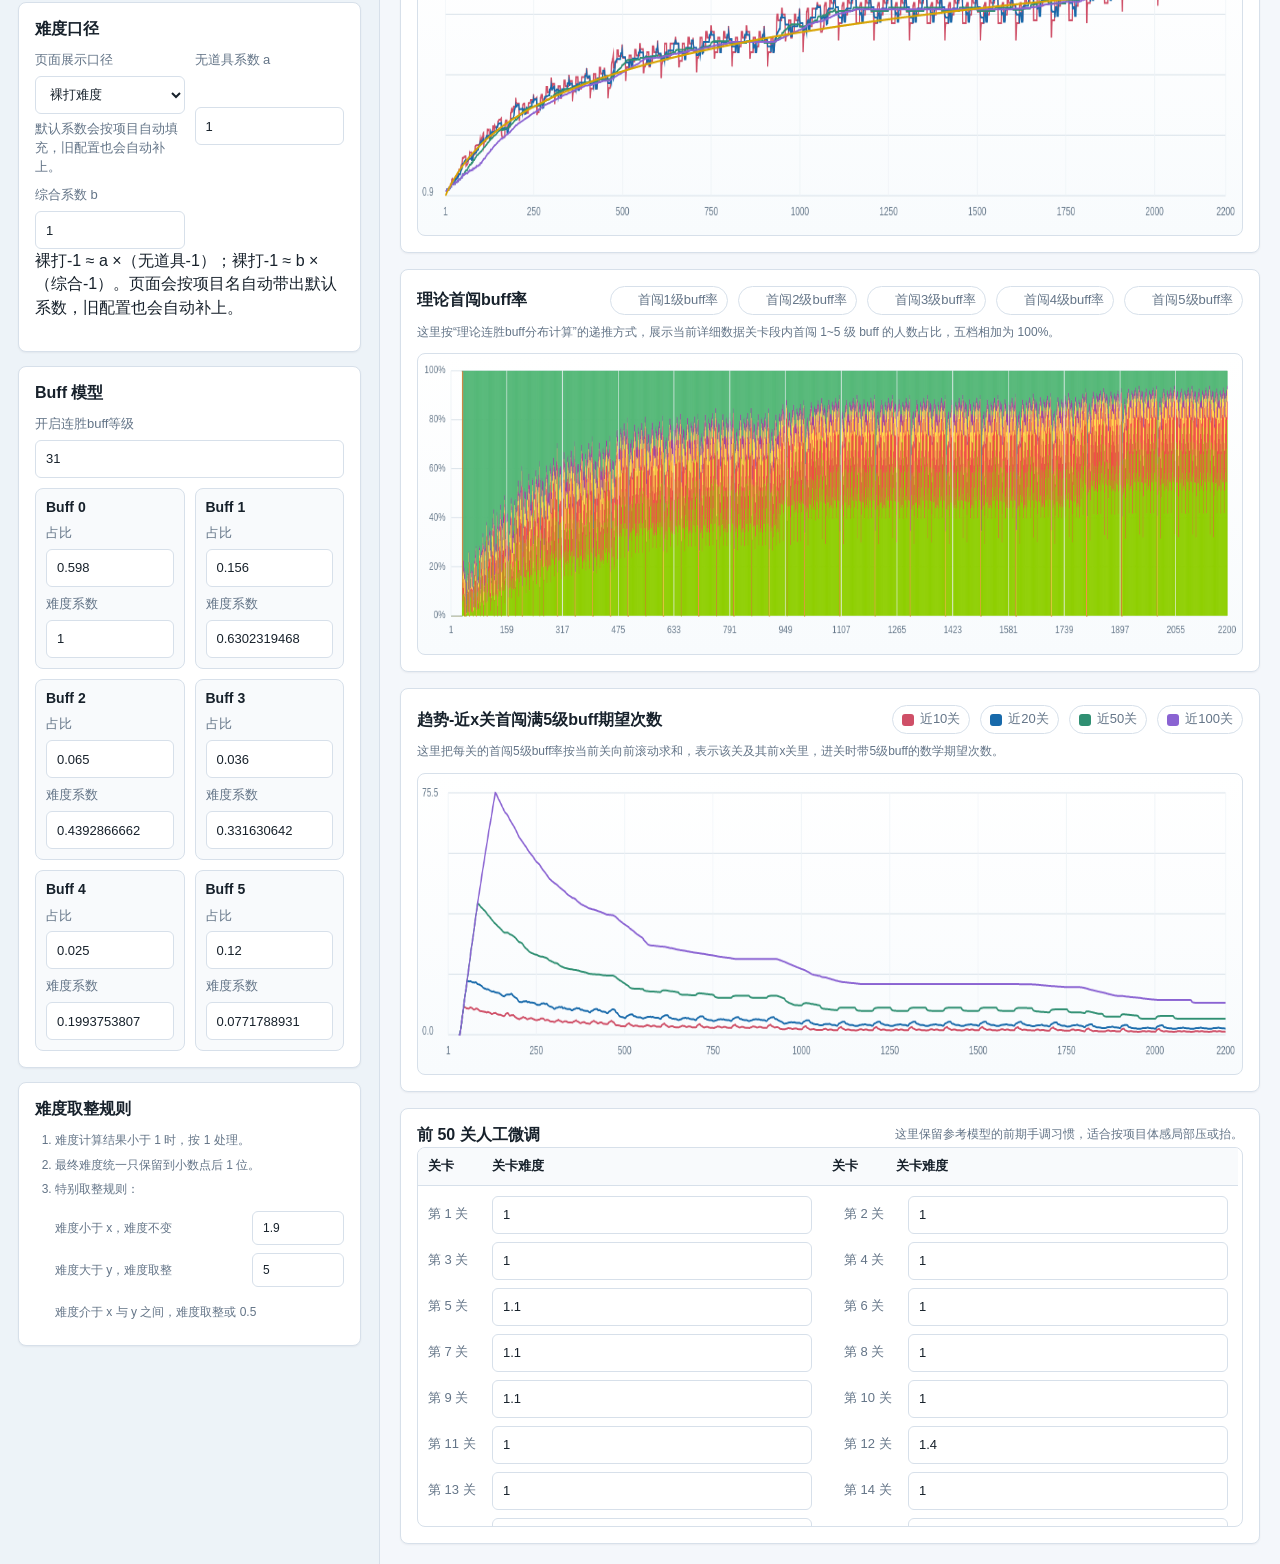
==== commit 520cd496: "Fix difficulty presentation switching" ====
--- a/product/app/index.html
+++ b/product/app/index.html
@@ -4,7 +4,7 @@
   <meta charset="utf-8" />
   <meta name="viewport" content="width=device-width, initial-scale=1" />
   <title>难度曲线动态计算器</title>
-  <link rel="stylesheet" href="./styles.css?v=20260626-15" />
+  <link rel="stylesheet" href="./styles.css?v=20260701-12" />
 </head>
 <body>
   <div class="app-shell">
@@ -17,7 +17,6 @@
       <div class="panel sticky">
         <p class="eyebrow">Difficulty Curve Lab</p>
         <h1>难度曲线动态计算器</h1>
-        <p class="sidebar-subtitle">调整模型参数，实时查看最终难度、滚动均值和前期手调结果。</p>
         <div class="field-group compact">
           <label for="dataSource">数据源</label>
           <select id="dataSource">
@@ -34,7 +33,7 @@
       </div>
 
       <section class="panel">
-        <h2>基础增长</h2>
+        <h2>基础增长值</h2>
         <div class="grid two">
           <label>关卡总数<input id="levelCount" type="number" min="50" max="5000" step="10" /></label>
         </div>
@@ -47,6 +46,13 @@
           <label class="formula-part formula-denominator">
             <span>50关均值</span>
             <input id="growthFormulaDenominator" type="text" inputmode="decimal" autocomplete="off" spellcheck="false" maxlength="3" />
+          </label>
+        </div>
+        <div class="grid two">
+          <label class="growth-cap-field" for="growthCap">
+            <span>基础增长公式封顶</span>
+            <input id="growthCap" type="number" min="0" step="0.1" />
+            <span class="field-note">不填则无上限</span>
           </label>
         </div>
       </section>
@@ -83,8 +89,26 @@
         <label>金币关列表<textarea id="coinLevels" rows="2"></textarea></label>
       </section>
 
-      <section class="panel">
+            <section class="panel">
+        <h2>难度口径</h2>
+        <div class="grid two">
+          <label class="growth-cap-field">
+            <span>页面展示口径</span>
+            <select id="difficultyPresentationMode">
+              <option value="bare">裸打难度</option>
+              <option value="noItem">无道具难度</option>
+              <option value="comprehensive">综合难度</option>
+            </select>
+            <span class="field-note">默认系数会按项目自动填充，旧配置也会自动补上。</span>
+          </label>
+          <label>无道具系数 a<input id="noItemCoeff" type="number" min="0.01" step="0.01" placeholder="1.00" /></label>
+          <label>综合系数 b<input id="comprehensiveCoeff" type="number" min="0.01" step="0.01" placeholder="1.00" /></label>
+        </div>
+        <p class="field-note">裸打-1 ≈ a ×（无道具-1）；裸打-1 ≈ b ×（综合-1）。页面会按项目名自动带出默认系数，旧配置也会自动补上。</p>
+      </section>
+<section class="panel">
         <h2>Buff 模型</h2>
+        <label>&#24320;&#21551;&#36830;&#32988;buff&#31561;&#32423;<input id="buffStartLevel" type="number" min="1" step="1" value="31" /></label>
         <div class="buff-grid" id="buffGrid"></div>
       </section>
 
@@ -109,12 +133,12 @@
           <h2>算法说明</h2>
         </div>
         <ol>
-          <li>左侧先填基础增长公式。系统会把关卡号代入 x，算出每一关的基础难度。</li>
+          <li>左侧先填基础增长公式和 50关均值。系统会把关卡号代入 x，先算基础增长公式，再除以 50关均值，得到基础增长值。</li>
           <li>再看“50关小循环难度”。每一关会乘上对应的周期值，让难度出现节奏起伏。</li>
           <li>接着套用特殊关规则，例如引导关、金币关、尾号关封顶和前 50 关人工微调。</li>
           <li>最后按取整规则处理，得到右侧曲线和详细数据表里的“最终难度”。</li>
         </ol>
-        <p class="muted formula-line">简单理解：基础增长先定大趋势，周期值制造波动，特殊关规则做局部修正，取整后就是最终输出。</p>
+        <p class="muted formula-line">简单理解：基础增长公式先定大趋势，基础增长值再参与最终计算，周期值制造波动，特殊关规则做局部修正，取整后就是最终输出。</p>
       </section>
 
       <section class="hero">
@@ -134,11 +158,11 @@
         <div class="section-head">
           <h2>曲线总览</h2>
           <div class="legend" id="curveLegend">
-            <label class="legend-toggle"><input id="showGrowth" type="checkbox" checked /><span class="swatch growth"></span><span>基础增长</span></label>
-            <label class="legend-toggle"><input id="showFinal" type="checkbox" checked /><span class="swatch final"></span><span>最终输出</span></label>
-          </div>
-        </div>
-        <p class="muted section-help">基础增长：只调用左侧“基础增长公式（x代表关卡id）”的底盘走势；最终输出：再经过特殊关、前 50 关手调和取整规则后的最终难度，对应 Excel 的最终曲线结果。</p>
+            <label class="legend-toggle"><input id="showGrowth" type="checkbox" checked /><span class="swatch growth"></span><span>基础增长公式</span></label>
+            <label class="legend-toggle"><input id="showFinal" type="checkbox" checked /><span class="swatch final"></span><span id="finalDifficultyLegendText">最终输出</span></label>
+          </div>
+        </div>
+        <p class="muted section-help">基础增长公式：只看左侧“基础增长公式（x代表关卡id）”的底盘走势（封顶后）；最终输出：再经过基础增长值、特殊关、前 50 关手调和取整规则后的最终难度，对应 Excel 的最终曲线结果。</p>
         <div class="chart-wrap">
           <canvas id="curveCanvas" width="1200" height="420"></canvas>
         </div>
@@ -148,7 +172,7 @@
           <div class="detail-copy">
             <h2>详细数据</h2>
             <p class="muted section-help detail-help">
-              <span>基础增长：只调用“基础增长公式（x代表关卡id）”算出的难度；周期修正：叠加周期后的难度。</span>
+              <span>基础增长值：基础增长公式 / 50关均值后的难度；周期修正：叠加周期后的难度。</span>
               <span>特殊关修正：再经过引导关、金币关等规则修正后的难度；最终难度：按取整规则得到的最终结果。</span>
               <span>近10关 / 近20关 / 近50关 / 近100关：从当前关往前看的滚动平均难度。</span>
             </p>
@@ -168,14 +192,20 @@
             <thead>
               <tr>
                 <th>关卡</th>
-                <th>基础增长</th>
+                <th>基础增长值</th>
                 <th>周期修正</th>
                 <th>特殊关修正</th>
-                <th>最终难度</th>
+                <th id="finalDifficultyHeader">最终难度</th>
                 <th>近10关</th>
                 <th>近20关</th>
                 <th>近50关</th>
                 <th>近100关</th>
+                <th>&#39318;&#36755;0buff&#29575;</th>
+                <th>&#39318;&#38383;1&#32423;buff&#29575;</th>
+                <th>&#39318;&#38383;2&#32423;buff&#29575;</th>
+                <th>&#39318;&#38383;3&#32423;buff&#29575;</th>
+                <th>&#39318;&#38383;4&#32423;buff&#29575;</th>
+                <th>&#39318;&#38383;5&#32423;buff&#29575;</th>
               </tr>
             </thead>
             <tbody id="focusTable"></tbody>
@@ -183,11 +213,12 @@
         </div>
       </section>
 
+
       <section class="panel">
         <div class="section-head">
           <h2>趋势-近x关均难度</h2>
           <div class="legend compact-legend" id="trendLegend">
-            <label class="legend-toggle"><input id="showTrendGrowth" type="checkbox" checked /><span class="swatch growth"></span><span>基础增长曲线</span></label>
+            <label class="legend-toggle"><input id="showTrendGrowth" type="checkbox" checked /><span class="swatch growth"></span><span>基础增长公式曲线</span></label>
             <label class="legend-toggle"><input id="showAvg10" type="checkbox" checked /><span class="swatch avg10"></span><span>近10关</span></label>
             <label class="legend-toggle"><input id="showAvg20" type="checkbox" checked /><span class="swatch avg20"></span><span>近20关</span></label>
             <label class="legend-toggle"><input id="showAvg50" type="checkbox" checked /><span class="swatch avg50"></span><span>近50关</span></label>
@@ -199,6 +230,42 @@
           <canvas id="trendCanvas" width="1200" height="320"></canvas>
         </div>
       </section>
+
+
+      <section class="panel">
+        <div class="section-head">
+          <h2>&#29702;&#35770;&#39318;&#38383;buff&#29575;</h2>
+          <div class="legend compact-legend buff-legend" id="buffDistributionLegend">
+                        <label class="legend-toggle"><input id="showBuff1" type="checkbox" checked /><span class="swatch buff1"></span><span>&#39318;&#38383;1&#32423;buff&#29575;</span></label>
+            <label class="legend-toggle"><input id="showBuff2" type="checkbox" checked /><span class="swatch buff2"></span><span>&#39318;&#38383;2&#32423;buff&#29575;</span></label>
+            <label class="legend-toggle"><input id="showBuff3" type="checkbox" checked /><span class="swatch buff3"></span><span>&#39318;&#38383;3&#32423;buff&#29575;</span></label>
+            <label class="legend-toggle"><input id="showBuff4" type="checkbox" checked /><span class="swatch buff4"></span><span>&#39318;&#38383;4&#32423;buff&#29575;</span></label>
+            <label class="legend-toggle"><input id="showBuff5" type="checkbox" checked /><span class="swatch buff5"></span><span>&#39318;&#38383;5&#32423;buff&#29575;</span></label>
+          </div>
+        </div>
+                <p class="muted section-help">&#36825;&#37324;&#25353;&#8220;&#29702;&#35770;&#36830;&#32988;buff&#20998;&#24067;&#35745;&#31639;&#8221;&#30340;&#36882;&#25512;&#26041;&#24335;&#65292;&#23637;&#31034;&#24403;&#21069;&#35814;&#32454;&#25968;&#25454;&#20851;&#21345;&#27573;&#20869;&#39318;&#38383; 1~5 &#32423; buff &#30340;&#20154;&#25968;&#21344;&#27604;&#65292;&#20116;&#26723;&#30456;&#21152;&#20026; 100%&#12290;</p>
+        <div class="chart-wrap">
+          <canvas id="buffDistributionCanvas" width="1200" height="360"></canvas>
+        </div>
+      </section>
+
+
+      <section class="panel">
+        <div class="section-head">
+          <h2>趋势-近x关首闯满5级buff期望次数</h2>
+          <div class="legend compact-legend" id="buffExpectationLegend">
+            <label class="legend-toggle"><input id="showBuffExpected10" type="checkbox" checked /><span class="swatch avg10"></span><span>近10关</span></label>
+            <label class="legend-toggle"><input id="showBuffExpected20" type="checkbox" checked /><span class="swatch avg20"></span><span>近20关</span></label>
+            <label class="legend-toggle"><input id="showBuffExpected50" type="checkbox" checked /><span class="swatch avg50"></span><span>近50关</span></label>
+            <label class="legend-toggle"><input id="showBuffExpected100" type="checkbox" checked /><span class="swatch avg100"></span><span>近100关</span></label>
+          </div>
+        </div>
+        <p class="muted section-help">这里把每关的首闯5级buff率按当前关向前滚动求和，表示该关及其前x关里，进关时带5级buff的数学期望次数。</p>
+        <div class="chart-wrap">
+          <canvas id="buffExpectationCanvas" width="1200" height="320"></canvas>
+        </div>
+      </section>
+
 
       <section class="panel">
         <div class="section-head">
@@ -218,6 +285,7 @@
     </main>
   </div>
 
-  <script src="./app.js?v=20260626-15"></script>
+  <script src="./app.js?v=20260701-18"></script>
 </body>
 </html>
+
